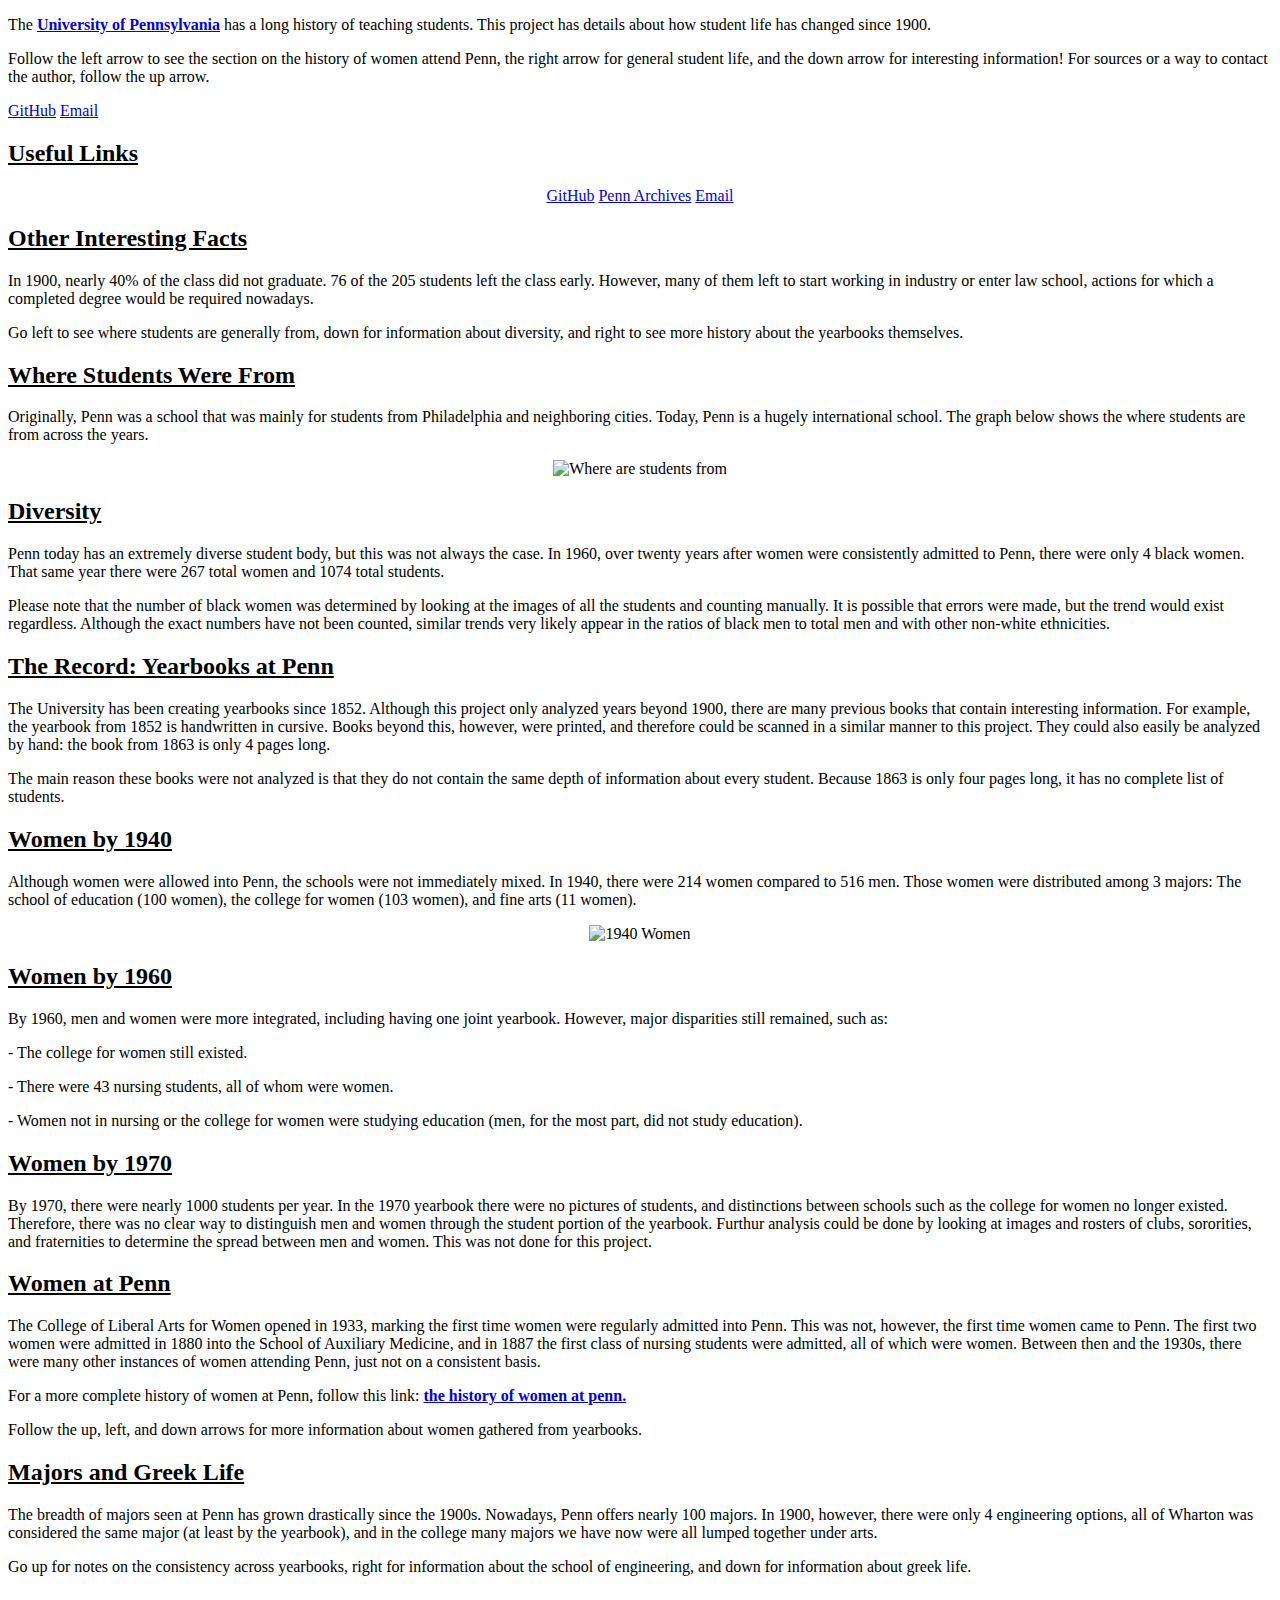
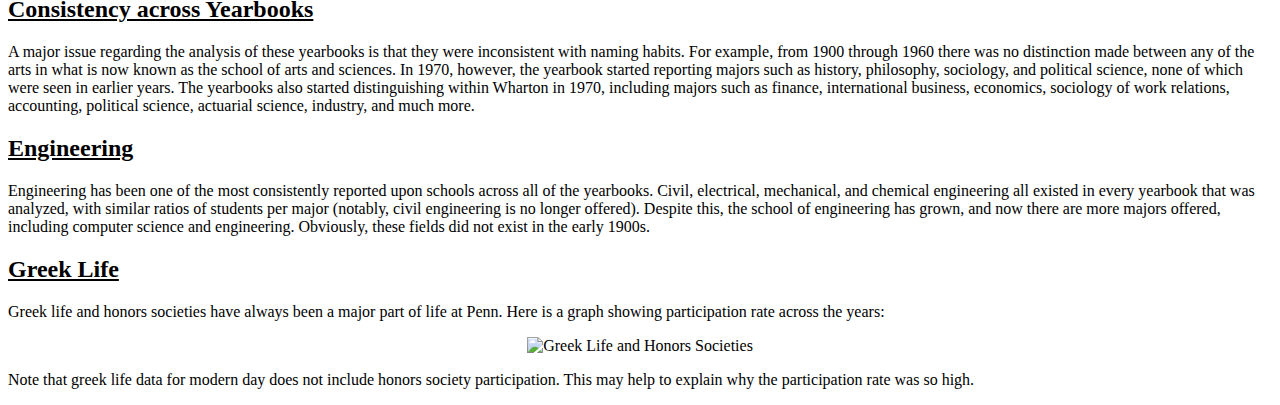
==== Engl009/index.html @ 0b47b064 "Rename index.html to Engl009/index.html" ====
<!DOCTYPE html>
<html>
    <head>
    <meta charset="UTF-8">
    <meta http-equiv="X-UA-Compatible" content="IE=edge">
    <meta name="viewport" content="width=device-width, initial-scale=1">
    <meta name="google-site-verification" content="UwssBFM1EuZx9hKOYSl5HIzh1RcNGzF_RXBqKCIqkM4" />
    <title>Penn Student Body Trends</title>
    <link rel="preconnect" href="https://fonts.googleapis.com">
    <link rel="preconnect" href="https://fonts.gstatic.com" crossorigin>
    <link href="https://fonts.googleapis.com/css2?family=Space+Mono&display=swap" rel="stylesheet">
    <link rel="stylesheet" href="css/style.css">
    <link rel="icon" href="assets/images/icon.png">
    </head>

    <body>

        <a href="#" onclick="upArrow();return false;" class="arrow arrow-top" id='up-arrow'></a>
        <a href="#" onclick="downArrow();return false;" class="arrow arrow-bottom" id='down-arrow'></a>
        <a href="#" onclick="leftArrow();return false;" class="arrow arrow-left" id='left-arrow'></a>
        <a href="#" onclick="rightArrow();return false;" class="arrow arrow-right" id='right-arrow'></a>
        
        <div class="card" id='card-home'>
            <div id='home-text'>
                <p>The <a href="https://www.upenn.edu"><b>University of Pennsylvania</b></a> has a long history of teaching students. This project has details about how student life has changed since 1900.</p>
                <p>Follow the left arrow to see the section on the history of women attend Penn, the right arrow for general student life, and the down arrow for interesting information! For sources or a way to contact the author, follow the up arrow.</p>
            </div>
        </div>

        <div id='side-buttons'> 
            <a href="https://github.com/nsobotka/nsobotka.github.io" class="button">GitHub</a>
            <a href="mailto: nsobotka@seas.upenn.edu" class="button">Email</a>
        </div>

        <div class="card" id='card-reachout'>
            <div id='resume-text'>
                <h2> <u>Useful Links</u> </h2>
                <center>
                <a href="https://github.com/nsobotka/nsobotka.github.io" class="button">GitHub</a>
                <a href="https://archives.upenn.edu/digitized-resources/docs-pubs/the-record/record-1900/" class="button">Penn Archives</a>
                <a href="mailto: nsobotka@seas.upenn.edu" class="button">Email</a>
                </center>
            </div>
        </div>

        <div class="card" id='card-interestingMain'>
            <div id='interestingMain-text'>
              <h2> <u>Other Interesting Facts</u> </h2>
              <dl>
                <p>In 1900, nearly 40% of the class did not graduate. 76 of the 205 students left the class early. However, many of them left to start working in industry or enter law school, actions for which a completed degree would be required nowadays. </p>
                <p> Go left to see where students are generally from, down for information about diversity, and right to see more history about the yearbooks themselves.</p> 
              </dl>
            </div>
        </div>

        <div class="card" id='card-interesting1'>
            <div id='interesting1-text'>
                <h2> <u>Where Students Were From</u> </h2>
                <p> Originally, Penn was a school that was mainly for students from Philadelphia and neighboring cities. Today, Penn is a hugely international school. The graph below shows the where students are from across the years. </p>
                <center> <img src="https://github.com/nsobotka/nsobotka.github.io/blob/main/Graphs/WhereFrom.png?raw=true" alt="Where are students from"> </center>
            </div>
        </div>
        
        <div class="card" id='card-interesting2'>
            <div id='interesting2-text'>
                <h2> <u>Diversity</u> </h2>
                <p> Penn today has an extremely diverse student body, but this was not always the case. In 1960, over twenty years after women were consistently admitted to Penn, there were only 4 black women. That same year there were 267 total women and 1074 total students.</p>
                <p> Please note that the number of black women was determined by looking at the images of all the students and counting manually. It is possible that errors were made, but the trend would exist regardless. Although the exact numbers have not been counted, similar trends very likely appear in the ratios of black men to total men and with other non-white ethnicities.</p>
            </div>
        </div>
        
        <div class="card" id='card-interesting3'>
            <div id='interesting3-text'>
                <h2> <u>The Record: Yearbooks at Penn</u> </h2>
                <p> The University has been creating yearbooks since 1852. Although this project only analyzed years beyond 1900, there are many previous books that contain interesting information. For example, the yearbook from 1852 is handwritten in cursive. Books beyond this, however, were printed, and therefore could be scanned in a similar manner to this project. They could also easily be analyzed by hand: the book from 1863 is only 4 pages long. </p>
                <p> The main reason these books were not analyzed is that they do not contain the same depth of information about every student. Because 1863 is only four pages long, it has no complete list of students.  </p>
            </div>
        </div>

    
        <div class="card" id='card-women1'>
            <div id='women1-text'>
                <h2> <u>Women by 1940</u> </h2>
                <p> Although women were allowed into Penn, the schools were not immediately mixed. In 1940, there were 214 women compared to 516 men. Those women were distributed among 3 majors: The school of education (100 women), the college for women (103 women), and fine arts (11 women). </p>
                <center> <img class = "contain", img src="https://github.com/nsobotka/nsobotka.github.io/blob/main/Graphs/1940Women.png?raw=true" alt="1940 Women"> </center>
              </div>
            </div>
        </div>
    
        <div class="card" id='card-women2'>
            <div id='women2-text'>
                <h2> <u>Women by 1960</u> </h2>
                <p> By 1960, men and women were more integrated, including having one joint yearbook. However, major disparities still remained, such as:</p>
                     <p> - The college for women still existed.</p>
                     <p> - There were 43 nursing students, all of whom were women.</p>
                     <p> - Women not in nursing or the college for women were studying education (men, for the most part, did not study education).</p>
              </div>
            </div>
        </div>

        <div class="card" id='card-women3'>
            <div id='women3-text'>
                <h2> <u>Women by 1970</u> </h2>
                <p> By 1970, there were nearly 1000 students per year. In the 1970 yearbook there were no pictures of students, and distinctions between schools such as the college for women no longer existed. Therefore, there was no clear way to distinguish men and women through the student portion of the yearbook. Furthur analysis could be done by looking at images and rosters of clubs, sororities, and fraternities to determine the spread between men and women. This was not done for this project.</p>
              </div>
            </div>
        </div>

        <div class="card" id='card-womenMain'>
            <div id='womenMain-text'>
                <h2> <u>Women at Penn</u> </h2>
                <p>The College of Liberal Arts for Women opened in 1933, marking the first time women were regularly admitted into Penn. This was not, however, the first time women came to Penn. The first two women were admitted in 1880 into the School of Auxiliary Medicine, and in 1887 the first class of nursing students were admitted, all of which were women. Between then and the 1930s, there were many other instances of women attending Penn, just not on a consistent basis. </p>
                For a more complete history of women at Penn, follow this link: <a href="https://archives.upenn.edu/exhibits/penn-history/women-timeline/1880-1900/"><b>the history of women at penn.</b></a>
                <p>Follow the up, left, and down arrows for more information about women gathered from yearbooks.</p>
               

              </div>
            </div>
        </div>

        <div class="card" id='card-studentMain'>
            <div id='studentMain-text'>
                <h2> <u>Majors and Greek Life</u> </h2>
                <p> The breadth of majors seen at Penn has grown drastically since the 1900s. Nowadays, Penn offers nearly 100 majors. In 1900, however, there were only 4 engineering options, all of Wharton was considered the same major (at least by the yearbook), and in the college many majors we have now were all lumped together under arts. </p>
                <p> Go up for notes on the consistency across yearbooks, right for information about the school of engineering, and down for information about greek life.</p>
              </div>
            </div>
        </div>

        <div class="card" id='card-student1'>
            <div id='student1-text'>
                <h2> <u>Consistency across Yearbooks</u> </h2>
                <p> A major issue regarding the analysis of these yearbooks is that they were inconsistent with naming habits. For example, from 1900 through 1960 there was no distinction made between any of the arts in what is now known as the school of arts and sciences. In 1970, however, the yearbook started reporting majors such as history, philosophy, sociology, and political science, none of which were seen in earlier years. The yearbooks also started distinguishing within Wharton in 1970, including majors such as finance, international business, economics, sociology of work relations, accounting, political science, actuarial science, industry, and much more. </p>
            </div>
        </div>

        <div class="card" id='card-student2'>
            <div id='student2-text'>
                <h2> <u>Engineering</u> </h2>
                <p> Engineering has been one of the most consistently reported upon schools across all of the yearbooks. Civil, electrical, mechanical, and chemical engineering all existed in every yearbook that was analyzed, with similar ratios of students per major (notably, civil engineering is no longer offered).  Despite this, the school of engineering has grown, and now there are more majors offered, including computer science and engineering. Obviously, these fields did not exist in the early 1900s.</p>
            </div>
        </div>

        <div class="card" id='card-student3'>
            <div id='student3-text'>
                <h2> <u>Greek Life</u> </h2>
                <p> Greek life and honors societies have always been a major part of life at Penn. Here is a graph showing participation rate across the years:</p>
                <center> <img src="https://github.com/nsobotka/nsobotka.github.io/blob/main/Graphs/GreekLife.png?raw=true" alt="Greek Life and Honors Societies"> </center>
                <p> Note that greek life data for modern day does not include honors society participation. This may help to explain why the participation rate was so high.</p>
            </div>
        </div>



    </body>

    <script src="js/script.js"></script>
</html>
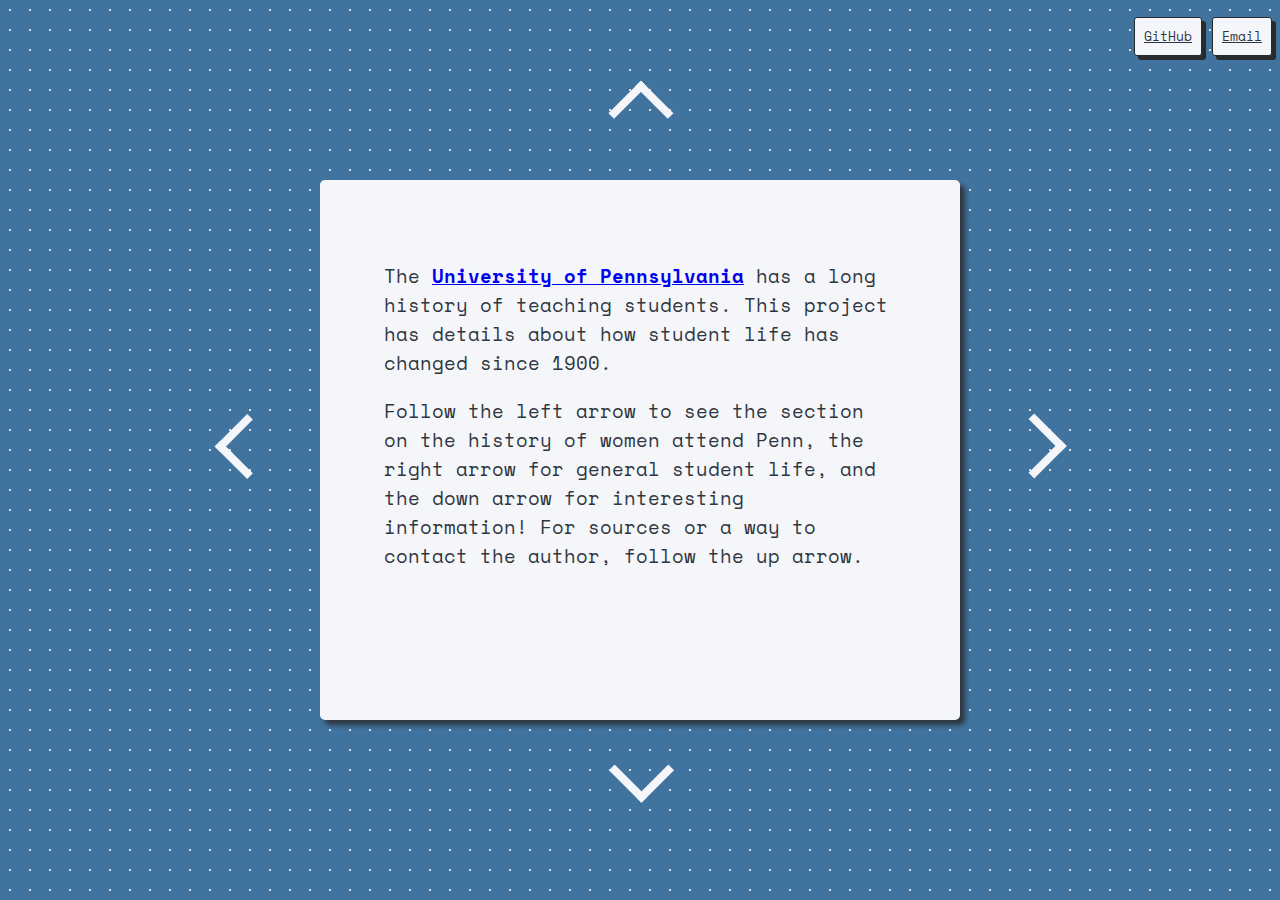
==== commit d77d6aff: "Update index.html" ====
--- a/Engl009/index.html
+++ b/Engl009/index.html
@@ -28,7 +28,7 @@
         </div>
 
         <div id='side-buttons'> 
-            <a href="https://github.com/nsobotka/nsobotka.github.io" class="button">GitHub</a>
+            <a href="https://github.com/nsobotka/nsobotka.github.io/Engl009" class="button">GitHub</a>
             <a href="mailto: nsobotka@seas.upenn.edu" class="button">Email</a>
         </div>
 
@@ -36,7 +36,7 @@
             <div id='resume-text'>
                 <h2> <u>Useful Links</u> </h2>
                 <center>
-                <a href="https://github.com/nsobotka/nsobotka.github.io" class="button">GitHub</a>
+                <a href="https://github.com/nsobotka/nsobotka.github.io/Engl009" class="button">GitHub</a>
                 <a href="https://archives.upenn.edu/digitized-resources/docs-pubs/the-record/record-1900/" class="button">Penn Archives</a>
                 <a href="mailto: nsobotka@seas.upenn.edu" class="button">Email</a>
                 </center>
--- a/Engl009/css/style.css
+++ b/Engl009/css/style.css
@@ -0,0 +1,489 @@
+:root {
+    /* Colors */
+    --background_blue: #40739e;
+    --dot_white: #dcdde1;
+    --card_white: #f5f6fa;
+    --text_black: #2f3640;
+
+  }
+
+body {
+    background-color: var(--background_blue);
+
+    /* dots */
+    background-size: 20px 20px;
+    background-image: radial-gradient(circle, var(--dot_white) 1px, rgba(0, 0, 0, 0) 1px);
+
+    /* grid
+    background-size: 40px 40px;
+    background-image:
+        linear-gradient(to right, var(--dot_white) 1px, transparent 1px),
+        linear-gradient(to bottom, var(--dot_white) 1px, transparent 1px);
+    */
+    
+}
+
+blue {
+   color: var(--background_blue); 
+}
+
+/* CARDS */
+
+.card {
+    background-color: var(--card_white);
+    color: var(--text_black);
+    box-shadow: 0 4px 8px 0 rgba(0,0,0,0.2);
+    transition: 0.3s;
+    border-radius: 5px; /* 5px rounded corners */
+    box-shadow: 5px 5px 5px;
+  }
+
+#card-home {
+    display: block;
+    position:absolute;
+
+    width: 50vw;
+    height: 60vh;
+
+    top:45%;
+    left:50%;
+
+    margin-left:-25vw;/* half width*/
+	margin-top:-25vh;/* half height*/
+}
+
+.card img
+{
+    /* max-width: 80%;
+  max-height: 80%; */
+  width: 30vw;
+  height: 25vh;
+  margin: auto;
+  display: block;
+  object-fit: contain;
+}
+
+#home-text {
+    font-family: 'Space Mono', monospace;
+    /* font-size: 3vh; */
+    font-size: 1.5vw;
+    margin-top: 9vh;
+    margin-left: 5vw;
+    margin-right: 5vw;
+}
+
+#side-buttons {
+    font-family: 'Space Mono', monospace;
+    float: right;
+}
+
+.note {
+    font-family: 'Space Mono', monospace;
+    font-weight: bold;
+    font-size: 1.5vh;
+    margin-top: 2vh;
+    margin-left: 2vw;
+    margin-right: 2vw;
+}
+
+#card-interestingMain {
+    /* Initially hidden */
+    display: none;
+    position:absolute;
+
+    width: 50vw;
+    height: 50vh;
+
+    top:50%;
+    left:50%;
+
+    margin-left:-25vw;/* half width*/
+	margin-top:-25vh;/* half height*/
+}
+
+#interestingMain-text {
+    font-family: 'Space Mono', monospace;
+    font-size: 1.25vw;
+    margin-top: 6vh;
+    margin-left: 3vw;
+    margin-right: 3vw;
+}
+
+#card-reachout {
+    /* Initially hidden */
+    display: none;
+    position:absolute;
+
+    width: 50vw;
+    height: 50vh;
+
+    top:50%;
+    left:50%;
+
+    margin-left:-25vw;/* half width*/
+	margin-top:-25vh;/* half height*/
+}
+
+#resume-text {
+    font-family: 'Space Mono', monospace;
+    font-size: 1.25vw;
+    margin-top: 6vh;
+    margin-left: 3vw;
+    margin-right: 3vw;
+}
+
+#card-interesting1 {
+    /* Initially hidden */
+    display: none;
+    position:absolute;
+
+    width: 50vw;
+    height: 50vh;
+
+    top:50%;
+    left:50%;
+
+    margin-left:-25vw;/* half width*/
+	margin-top:-25vh;/* half height*/
+}
+
+#interesting1-text {
+    font-family: 'Space Mono', monospace;
+    font-size: 1vw;
+    margin-top: 6vh;
+    margin-left: 3vw;
+    margin-right: 3vw;
+}
+
+#card-interesting2 {
+    /* Initially hidden */
+    display: none;
+    position:absolute;
+
+    width: 50vw;
+    height: 50vh;
+
+    top:50%;
+    left:50%;
+
+    margin-left:-25vw;/* half width*/
+	margin-top:-25vh;/* half height*/
+}
+
+#interesting2-text {
+    font-family: 'Space Mono', monospace;
+    font-size: 1vw;
+    margin-top: 6vh;
+    margin-left: 3vw;
+    margin-right: 3vw;
+}
+
+#card-interesting3 {
+    /* Initially hidden */
+    display: none;
+    position:absolute;
+
+    width: 50vw;
+    height: 50vh;
+
+    top:50%;
+    left:50%;
+
+    margin-left:-25vw;/* half width*/
+	margin-top:-25vh;/* half height*/
+}
+
+#interesting3-text {
+    font-family: 'Space Mono', monospace;
+    font-size: 1vw;
+    margin-top: 6vh;
+    margin-left: 3vw;
+    margin-right: 3vw;
+}
+
+#card-women1 {
+    /* Initially hidden */
+    display: none;
+    position:absolute;
+
+    width: 50vw;
+    height: 55vh;
+
+    top:50%;
+    left:50%;
+
+    margin-left:-25vw;/* half width*/
+	margin-top:-25vh;/* half height*/
+}
+
+#women1-text {
+    font-family: 'Space Mono', monospace;
+    font-size: 1vw;
+    margin-top: 6vh;
+    margin-left: 3vw;
+    margin-right: 3vw;
+}
+
+#card-women2 {
+    /* Initially hidden */
+    display: none;
+    position:absolute;
+
+    width: 50vw;
+    height: 50vh;
+
+    top:50%;
+    left:50%;
+
+    margin-left:-25vw;/* half width*/
+	margin-top:-25vh;/* half height*/
+}
+
+#women2-text {
+    font-family: 'Space Mono', monospace;
+    font-size: 1vw;
+    margin-top: 6vh;
+    margin-left: 3vw;
+    margin-right: 3vw;
+}
+
+#card-women3 {
+    /* Initially hidden */
+    display: none;
+    position:absolute;
+
+    width: 50vw;
+    height: 50vh;
+
+    top:50%;
+    left:50%;
+
+    margin-left:-25vw;/* half width*/
+	margin-top:-25vh;/* half height*/
+}
+
+#women3-text {
+    font-family: 'Space Mono', monospace;
+    font-size: 1vw;
+    margin-top: 6vh;
+    margin-left: 3vw;
+    margin-right: 3vw;
+}
+
+#card-womenMain {
+    /* Initially hidden */
+    display: none;
+    position:absolute;
+
+    width: 50vw;
+    height: 50vh;
+
+    top:50%;
+    left:50%;
+
+    margin-left:-25vw;/* half width*/
+	margin-top:-25vh;/* half height*/
+}
+
+#womenMain-text {
+    font-family: 'Space Mono', monospace;
+    font-size: 1vw;
+    margin-top: 6vh;
+    margin-left: 3vw;
+    margin-right: 3vw;
+}
+
+#card-studentMain {
+    /* Initially hidden */
+    display: none;
+    position:absolute;
+
+    width: 50vw;
+    height: 50vh;
+
+    top:50%;
+    left:50%;
+
+    margin-left:-25vw;/* half width*/
+	margin-top:-25vh;/* half height*/
+}
+
+#studentMain-text {
+    font-family: 'Space Mono', monospace;
+    font-size: 1vw;
+    margin-top: 6vh;
+    margin-left: 3vw;
+    margin-right: 3vw;
+}
+
+#card-student1 {
+    /* Initially hidden */
+    display: none;
+    position:absolute;
+
+    width: 50vw;
+    height: 50vh;
+
+    top:50%;
+    left:50%;
+
+    margin-left:-25vw;/* half width*/
+	margin-top:-25vh;/* half height*/
+}
+
+#student1-text {
+    font-family: 'Space Mono', monospace;
+    font-size: 1vw;
+    margin-top: 6vh;
+    margin-left: 3vw;
+    margin-right: 3vw;
+}
+
+#card-student2 {
+    /* Initially hidden */
+    display: none;
+    position:absolute;
+
+    width: 50vw;
+    height: 50vh;
+
+    top:50%;
+    left:50%;
+
+    margin-left:-25vw;/* half width*/
+	margin-top:-25vh;/* half height*/
+}
+
+#student2-text {
+    font-family: 'Space Mono', monospace;
+    font-size: 1vw;
+    margin-top: 6vh;
+    margin-left: 3vw;
+    margin-right: 3vw;
+}
+
+#card-student3 {
+    /* Initially hidden */
+    display: none;
+    position:absolute;
+
+    width: 50vw;
+    height: 60vh;
+
+    top:50%;
+    left:50%;
+
+    margin-left:-25vw;/* half width*/
+	margin-top:-30vh;/* half height*/
+}
+
+#student3-text {
+    font-family: 'Space Mono', monospace;
+    font-size: 1vw;
+    margin-top: 6vh;
+    margin-left: 3vw;
+    margin-right: 3vw;
+}
+
+/* Arrows */
+.arrow {
+    display: inline-block;
+    width: 3vw;
+    height: 3vw;
+    border-top: 8px solid var(--card_white);
+    border-right: 8px solid var(--card_white);
+    animation-duration: 4s;
+    animation-delay: 2s;
+    animation-iteration-count: infinite;
+  }
+  
+.arrow-top {
+    /* display: none; */
+    position: absolute;
+    top: 10vh;
+    bottom: 0;
+    left: 50vw;
+    margin-left:-1.72vw;
+    transform: rotate(-45deg);
+    animation-name: bouncey-up;
+}
+.arrow-right {
+    /* display: none; */
+    position: absolute;
+    top: 47vh;
+    left: 50vw;
+    margin-left:29vw;
+    transform: rotate(45deg);
+    animation-name: bouncey-right;
+}
+.arrow-bottom {
+    /* display: none; */
+    position: absolute;
+    top: 83vh;
+    left: 50vw;
+    margin-left:-1.72vw;
+    transform: rotate(135deg);
+    animation-name: bouncey-down;
+}
+.arrow-left {
+    /* display: none; */
+    position: absolute;
+    top: 47vh;
+    left: 50vw;
+    margin-left:-32.5vw;
+    transform: rotate(-135deg);
+    animation-name: bouncey-left;
+}
+
+.button {
+    background-color: var(--card_white);
+    margin-top: 1vh;
+    border: 1px solid #282B2E;
+    display: inline-block;
+    border-radius: 3px;
+    padding: 1vh;
+    color: var(--text_black);
+    font-weight: normal;
+    box-shadow: 4px 4px #282b2e;
+    font-size: 1vw;
+    font-family: 'Space Mono', monospace;
+    cursor: pointer;
+}
+
+/* Animations */
+
+@keyframes bouncey-up {
+    0% {
+        transform: translateY(0) rotate(-45deg); }
+    50% {
+        transform: translateY(1vh) rotate(-45deg); }
+    100% {
+        transform: translateY(0) rotate(-45deg); } 
+}
+
+@keyframes bouncey-down {
+    0% {
+        transform: translateY(0) rotate(135deg); }
+    50% {
+        transform: translateY(-1vh) rotate(135deg); }
+    100% {
+        transform: translateY(0) rotate(135deg); } 
+}
+
+@keyframes bouncey-right {
+    0% {
+        transform: translateX(0) rotate(45deg); }
+    50% {
+        transform: translateX(1vh) rotate(45deg); }
+    100% {
+        transform: translateX(0) rotate(45deg); } 
+}
+
+@keyframes bouncey-left {
+    0% {
+        transform: translateX(0) rotate(-135deg); }
+    50% {
+        transform: translateX(-1vh) rotate(-135deg); }
+    100% {
+        transform: translateX(0) rotate(-135deg); } 
+}
